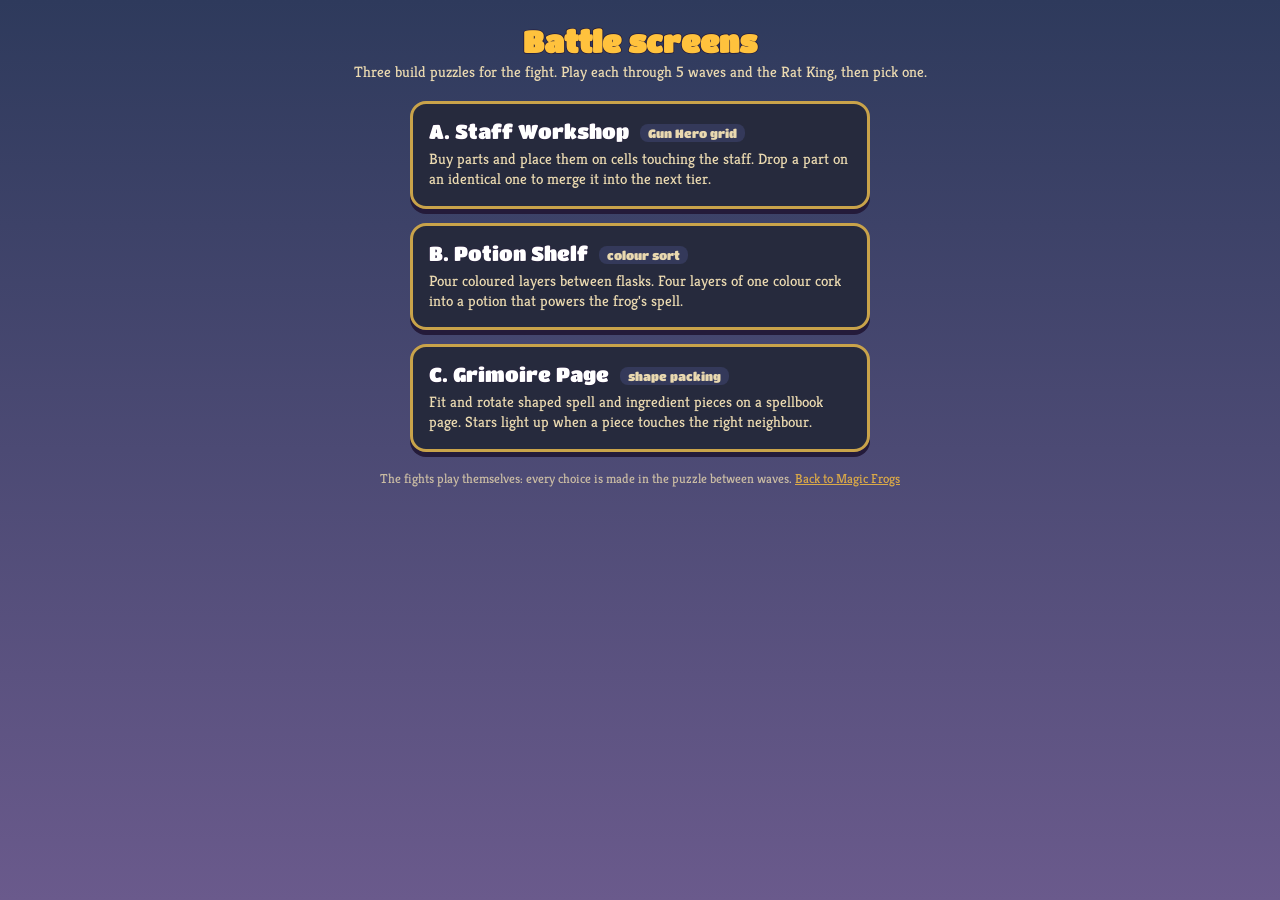
==== battle-screens/index.html @ fc3584da "Add the three battle screen prototypes" ====
<!doctype html>
<html lang="en">
<head>
<meta charset="utf-8">
<meta name="viewport" content="width=device-width, initial-scale=1">
<title>Magic Frogs battle screens</title>
<link href="https://fonts.googleapis.com/css2?family=Kreon:wght@400;700&family=Titan+One&display=swap" rel="stylesheet">
<style>
  :root { --slate: #262A3D; --raised: #34395A; --trim: #C9A34A; --parch: #EAD9B0; --ink: #241B3A; --go: #54D63A; }
  * { box-sizing: border-box; }
  body { margin: 0; min-height: 100vh; background: linear-gradient(#2E3A5C, #6A5A8C); color: var(--parch); font-family: "Kreon", Georgia, serif; padding: 24px 16px; }
  h1 { font-family: "Titan One", "Arial Rounded MT Bold", sans-serif; color: #FFC23D; font-size: 30px; margin: 0 0 4px; text-align: center; -webkit-text-stroke: 1.5px var(--ink); paint-order: stroke fill; }
  p.lead { text-align: center; margin: 0 0 20px; font-size: 15px; }
  a.card { display: block; max-width: 460px; margin: 0 auto 14px; padding: 16px; background: var(--slate); border: 3px solid var(--trim); border-radius: 16px; box-shadow: 0 5px 0 var(--ink); color: var(--parch); text-decoration: none; }
  a.card:active { transform: translateY(3px); box-shadow: 0 2px 0 var(--ink); }
  .name { font-family: "Titan One", sans-serif; font-size: 20px; color: #fff; -webkit-text-stroke: 1px var(--ink); paint-order: stroke fill; }
  .tag { display: inline-block; font-size: 12px; background: var(--raised); border-radius: 8px; padding: 2px 8px; margin-left: 6px; vertical-align: middle; color: var(--parch); -webkit-text-stroke: 0; }
  .what { margin-top: 6px; font-size: 15px; line-height: 1.35; }
  .foot { text-align: center; font-size: 13px; opacity: 0.8; margin-top: 18px; }
  .foot a { color: #FFC23D; }
</style>
</head>
<body>
  <h1>Battle screens</h1>
  <p class="lead">Three build puzzles for the fight. Play each through 5 waves and the Rat King, then pick one.</p>
  <a class="card" href="a-staff-workshop/">
    <div class="name">A. Staff Workshop <span class="tag">Gun Hero grid</span></div>
    <div class="what">Buy parts and place them on cells touching the staff. Drop a part on an identical one to merge it into the next tier.</div>
  </a>
  <a class="card" href="b-potion-shelf/">
    <div class="name">B. Potion Shelf <span class="tag">colour sort</span></div>
    <div class="what">Pour coloured layers between flasks. Four layers of one colour cork into a potion that powers the frog's spell.</div>
  </a>
  <a class="card" href="c-grimoire-page/">
    <div class="name">C. Grimoire Page <span class="tag">shape packing</span></div>
    <div class="what">Fit and rotate shaped spell and ingredient pieces on a spellbook page. Stars light up when a piece touches the right neighbour.</div>
  </a>
  <p class="foot">The fights play themselves: every choice is made in the puzzle between waves. <a href="../">Back to Magic Frogs</a></p>
</body>
</html>
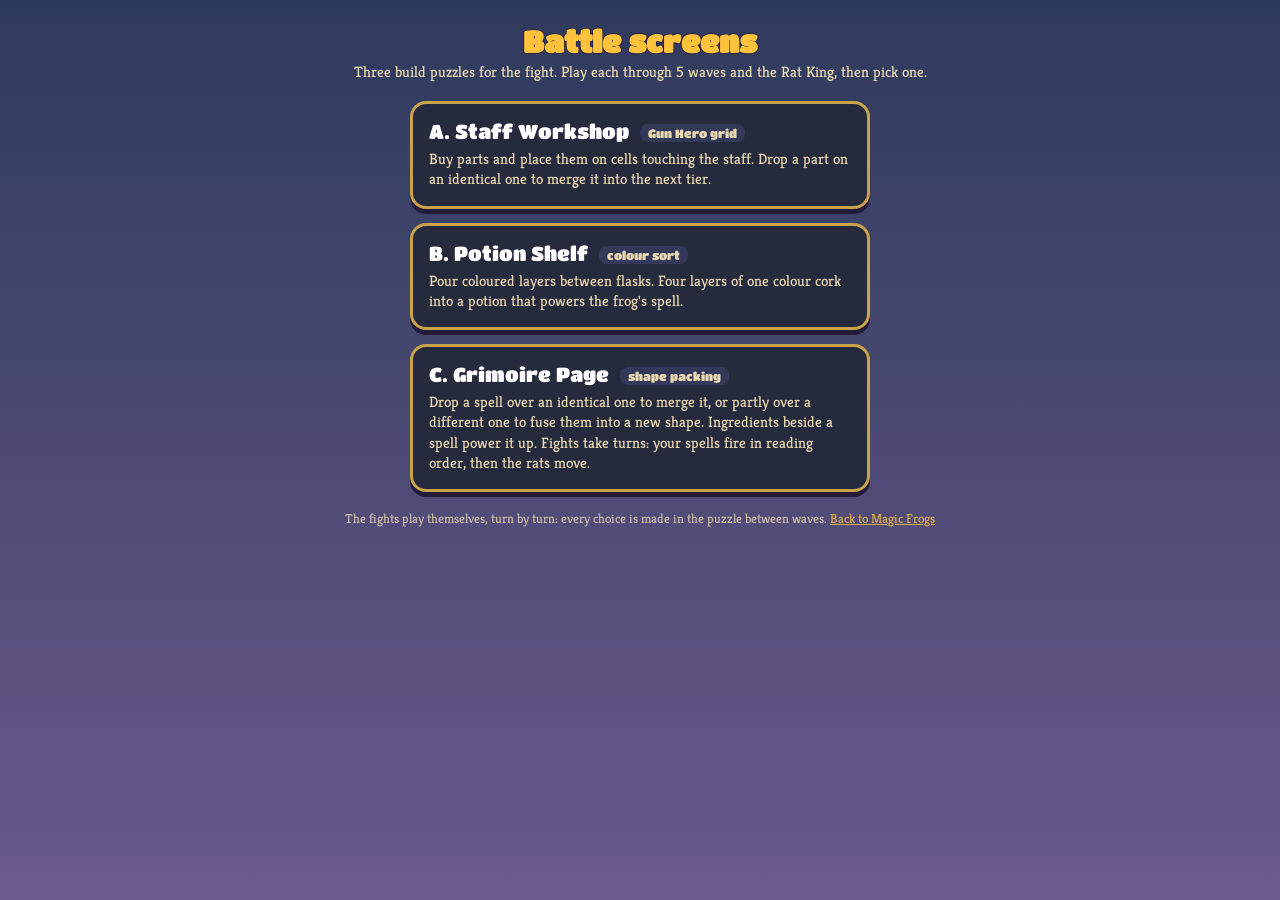
==== commit 955bc8c6: "Menu text for Grimoire v3" ====
--- a/battle-screens/index.html
+++ b/battle-screens/index.html
@@ -33,8 +33,8 @@
   </a>
   <a class="card" href="c-grimoire-page/">
     <div class="name">C. Grimoire Page <span class="tag">shape packing</span></div>
-    <div class="what">Fit and rotate shaped spell and ingredient pieces on a spellbook page. Stars light up when a piece touches the right neighbour.</div>
+    <div class="what">Drop a spell over an identical one to merge it, or partly over a different one to fuse them into a new shape. Ingredients beside a spell power it up. Fights take turns: your spells fire in reading order, then the rats move.</div>
   </a>
-  <p class="foot">The fights play themselves: every choice is made in the puzzle between waves. <a href="../">Back to Magic Frogs</a></p>
+  <p class="foot">The fights play themselves, turn by turn: every choice is made in the puzzle between waves. <a href="../">Back to Magic Frogs</a></p>
 </body>
 </html>
